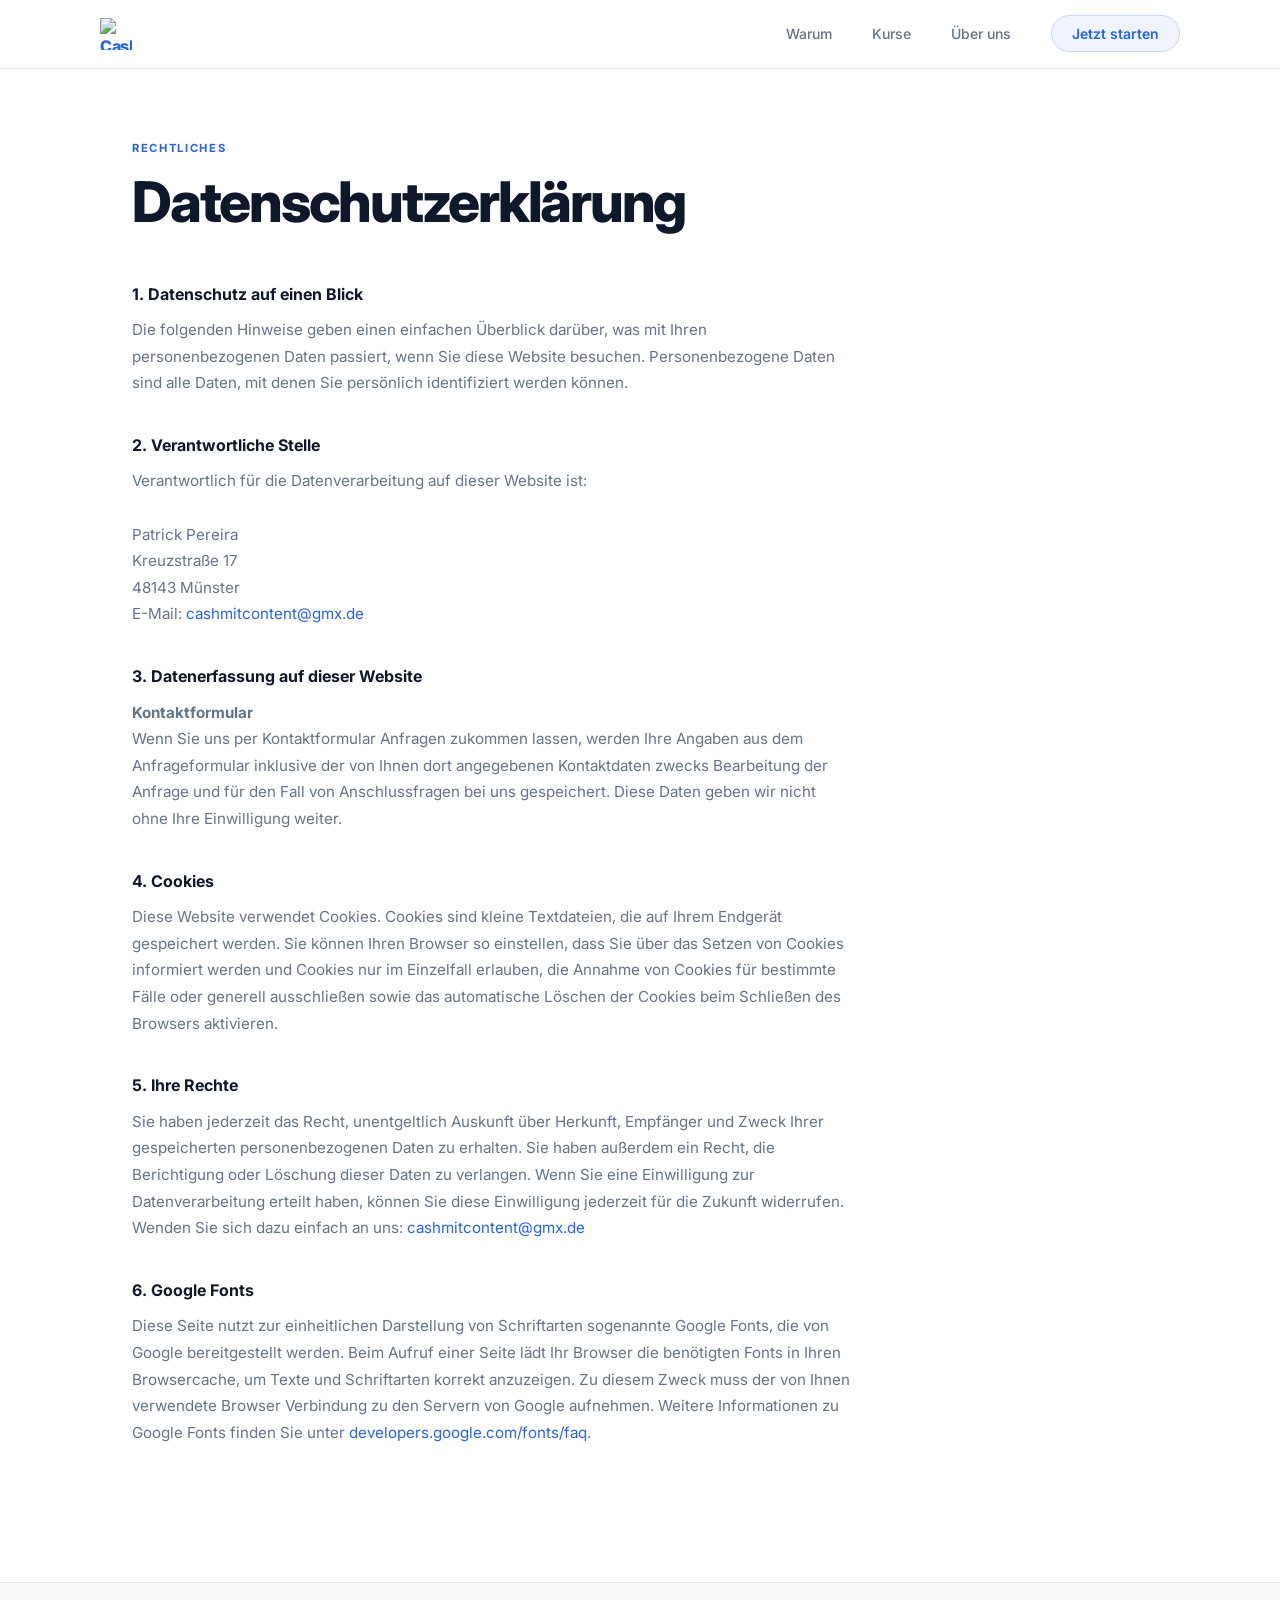
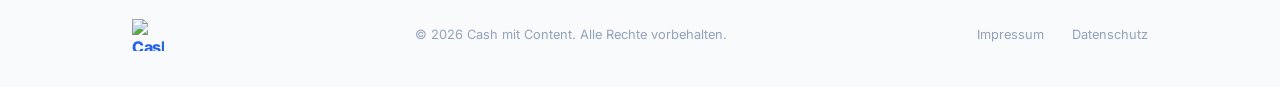
==== datenschutz.html @ fe2ac2c7 "Add files via upload" ====
<!DOCTYPE html>
<html lang="de">
<head>
  <meta charset="UTF-8" />
  <meta name="viewport" content="width=device-width, initial-scale=1.0" />
  <title>Datenschutz – Cash mit Content</title>
  <link rel="preconnect" href="https://fonts.googleapis.com" />
  <link href="https://fonts.googleapis.com/css2?family=Inter:wght@400;500;600;700;800;900&display=swap" rel="stylesheet" />
  <link rel="stylesheet" href="style.css" />
</head>
<body>

  <!-- NAVIGATION -->
  <nav class="nav">
    <div class="container nav-inner">
      <a href="index.html" class="logo"><img src="cmclogo.png" alt="Cash mit Content" class="logo-img" /></a>
      <ul class="nav-links" id="navLinks">
        <li><a href="index.html#warum">Warum</a></li>
        <li><a href="index.html#kurse">Kurse</a></li>
        <li><a href="index.html#ueber-mich">Über uns</a></li>
        <li><a href="kontakt.html" class="btn-nav">Jetzt starten</a></li>
      </ul>
      <button class="hamburger" id="hamburger" onclick="toggleMenu()" aria-label="Menü öffnen">
        <span></span><span></span><span></span>
      </button>
    </div>
  </nav>

  <!-- INHALT -->
  <section class="subpage">
    <div class="container subpage-inner">
      <div class="section-label">Rechtliches</div>
      <h1>Datenschutzerklärung</h1>

      <div class="legal-block">
        <h3>1. Datenschutz auf einen Blick</h3>
        <p>Die folgenden Hinweise geben einen einfachen Überblick darüber, was mit Ihren personenbezogenen Daten passiert, wenn Sie diese Website besuchen. Personenbezogene Daten sind alle Daten, mit denen Sie persönlich identifiziert werden können.</p>
      </div>

      <div class="legal-block">
        <h3>2. Verantwortliche Stelle</h3>
        <p>Verantwortlich für die Datenverarbeitung auf dieser Website ist:<br /><br />
        Patrick Pereira<br />
        Kreuzstraße 17<br />
        48143 Münster<br />
        E-Mail: <a href="mailto:cashmitcontent@gmx.de">cashmitcontent@gmx.de</a></p>
      </div>

      <div class="legal-block">
        <h3>3. Datenerfassung auf dieser Website</h3>
        <p><strong>Kontaktformular</strong><br />
        Wenn Sie uns per Kontaktformular Anfragen zukommen lassen, werden Ihre Angaben aus dem Anfrageformular inklusive der von Ihnen dort angegebenen Kontaktdaten zwecks Bearbeitung der Anfrage und für den Fall von Anschlussfragen bei uns gespeichert. Diese Daten geben wir nicht ohne Ihre Einwilligung weiter.</p>
      </div>

      <div class="legal-block">
        <h3>4. Cookies</h3>
        <p>Diese Website verwendet Cookies. Cookies sind kleine Textdateien, die auf Ihrem Endgerät gespeichert werden. Sie können Ihren Browser so einstellen, dass Sie über das Setzen von Cookies informiert werden und Cookies nur im Einzelfall erlauben, die Annahme von Cookies für bestimmte Fälle oder generell ausschließen sowie das automatische Löschen der Cookies beim Schließen des Browsers aktivieren.</p>
      </div>

      <div class="legal-block">
        <h3>5. Ihre Rechte</h3>
        <p>Sie haben jederzeit das Recht, unentgeltlich Auskunft über Herkunft, Empfänger und Zweck Ihrer gespeicherten personenbezogenen Daten zu erhalten. Sie haben außerdem ein Recht, die Berichtigung oder Löschung dieser Daten zu verlangen. Wenn Sie eine Einwilligung zur Datenverarbeitung erteilt haben, können Sie diese Einwilligung jederzeit für die Zukunft widerrufen. Wenden Sie sich dazu einfach an uns: <a href="mailto:cashmitcontent@gmx.de">cashmitcontent@gmx.de</a></p>
      </div>

      <div class="legal-block">
        <h3>6. Google Fonts</h3>
        <p>Diese Seite nutzt zur einheitlichen Darstellung von Schriftarten sogenannte Google Fonts, die von Google bereitgestellt werden. Beim Aufruf einer Seite lädt Ihr Browser die benötigten Fonts in Ihren Browsercache, um Texte und Schriftarten korrekt anzuzeigen. Zu diesem Zweck muss der von Ihnen verwendete Browser Verbindung zu den Servern von Google aufnehmen. Weitere Informationen zu Google Fonts finden Sie unter <a href="https://developers.google.com/fonts/faq" target="_blank">developers.google.com/fonts/faq</a>.</p>
      </div>
    </div>
  </section>

  <!-- FOOTER -->
  <footer class="footer">
    <div class="container footer-inner">
      <div class="logo"><img src="cmclogo.png" alt="Cash mit Content" class="logo-img" /></div>
      <p>© 2026 Cash mit Content. Alle Rechte vorbehalten.</p>
      <div class="footer-links">
        <a href="impressum.html">Impressum</a>
        <a href="datenschutz.html">Datenschutz</a>
      </div>
    </div>
  </footer>

  <script src="main.js"></script>
</body>
</html>
---- style.css ----
*, *::before, *::after { box-sizing: border-box; margin: 0; padding: 0; }

:root {
  --blue: #2563eb;
  --blue-light: #3b82f6;
  --blue-dark: #1d4ed8;
  --blue-glow: rgba(37, 99, 235, 0.07);
  --bg: #ffffff;
  --bg2: #f8fafc;
  --bg3: #f1f5f9;
  --border: rgba(0,0,0,0.08);
  --border-hover: rgba(37,99,235,0.3);
  --text: #0f172a;
  --text-muted: #94a3b8;
  --text-mid: #64748b;
  --radius-sm: 10px;
  --radius: 18px;
  --radius-lg: 28px;
}

html { scroll-behavior: smooth; }

body {
  font-family: 'Inter', sans-serif;
  background: var(--bg);
  color: var(--text);
  line-height: 1.6;
  -webkit-font-smoothing: antialiased;
}

.container {
  max-width: 1080px;
  margin: 0 auto;
  padding: 0 32px;
}

/* ── NAV ─────────────────────────────────── */
.nav {
  position: fixed;
  top: 0; left: 0; right: 0;
  z-index: 100;
  background: rgba(255,255,255,0.85);
  backdrop-filter: blur(16px);
  -webkit-backdrop-filter: blur(16px);
  padding: 0 32px;
  border-bottom: 1px solid var(--border);
}

.nav-inner {
  max-width: 1080px;
  margin: 0 auto;
  display: flex;
  align-items: center;
  justify-content: space-between;
  padding: 18px 0;
}

.logo {
  font-size: 1rem;
  font-weight: 800;
  color: var(--blue);
  letter-spacing: -0.02em;
  display: flex;
  align-items: center;
  gap: 10px;
}

.logo-img {
  width: 32px;
  height: 32px;
  object-fit: contain;
}

.nav-links {
  list-style: none;
  display: flex;
  gap: 40px;
  align-items: center;
}

.nav-links a {
  color: var(--text-mid);
  text-decoration: none;
  font-size: 0.875rem;
  font-weight: 500;
  transition: color 0.2s;
}

.nav-links a:hover { color: var(--text); }

.btn-nav {
  color: var(--blue) !important;
  background: rgba(37,99,235,0.07) !important;
  border: 1px solid rgba(37,99,235,0.2) !important;
  padding: 9px 20px;
  border-radius: 50px;
  font-size: 0.875rem !important;
  font-weight: 600 !important;
  transition: background 0.2s, border-color 0.2s !important;
}

.btn-nav:hover {
  background: rgba(37,99,235,0.12) !important;
  border-color: var(--blue) !important;
}

/* ── HERO ────────────────────────────────── */
.hero {
  min-height: 100vh;
  display: flex;
  align-items: center;
  padding: 120px 0 80px;
  position: relative;
  overflow: hidden;
  background: var(--bg);
}

.hero::before {
  content: '';
  position: absolute;
  top: -100px; left: 50%;
  transform: translateX(-50%);
  width: 900px; height: 700px;
  background: radial-gradient(ellipse, rgba(37,99,235,0.06) 0%, transparent 65%);
  pointer-events: none;
}

.hero-inner {
  text-align: center;
  position: relative;
}

.badge {
  display: inline-flex;
  align-items: center;
  gap: 8px;
  background: rgba(37,99,235,0.07);
  color: var(--blue);
  border: 1px solid rgba(37,99,235,0.15);
  padding: 7px 18px;
  border-radius: 50px;
  font-size: 0.75rem;
  font-weight: 700;
  letter-spacing: 0.08em;
  text-transform: uppercase;
  margin-bottom: 36px;
}

.badge::before {
  content: '';
  width: 6px; height: 6px;
  background: var(--blue);
  border-radius: 50%;
  box-shadow: 0 0 8px var(--blue-light);
}

.hero h1 {
  font-size: clamp(3rem, 7vw, 5.5rem);
  font-weight: 800;
  line-height: 1.05;
  letter-spacing: -0.04em;
  margin-bottom: 28px;
  color: var(--text);
}

.highlight {
  background: linear-gradient(135deg, var(--blue) 0%, var(--blue-light) 100%);
  -webkit-background-clip: text;
  -webkit-text-fill-color: transparent;
  background-clip: text;
}

.hero-sub {
  font-size: 1.1rem;
  color: var(--text-muted);
  max-width: 520px;
  margin: 0 auto 48px;
  line-height: 1.75;
  font-weight: 400;
}

.hero-actions {
  display: flex;
  gap: 12px;
  justify-content: center;
  flex-wrap: wrap;
  margin-bottom: 80px;
}

.btn-primary {
  display: inline-flex;
  align-items: center;
  gap: 8px;
  background: var(--blue);
  color: #fff;
  padding: 13px 28px;
  border-radius: 50px;
  font-weight: 700;
  font-size: 0.9rem;
  text-decoration: none;
  letter-spacing: 0.01em;
  transition: background 0.2s, transform 0.15s;
  border: none;
  cursor: pointer;
}

.btn-primary:hover { background: var(--blue-dark); transform: translateY(-1px); }
.btn-large { padding: 15px 36px; font-size: 0.95rem; }

.btn-ghost {
  display: inline-flex;
  align-items: center;
  gap: 8px;
  background: transparent;
  color: var(--text-mid);
  padding: 13px 28px;
  border-radius: 50px;
  font-weight: 500;
  font-size: 0.9rem;
  text-decoration: none;
  border: 1px solid var(--border);
  transition: border-color 0.2s, color 0.2s;
}

.btn-ghost:hover { border-color: rgba(0,0,0,0.2); color: var(--text); }

/* Stats row */
.hero-stats {
  display: flex;
  justify-content: center;
  gap: 1px;
  background: var(--border);
  border: 1px solid var(--border);
  border-radius: var(--radius);
  overflow: hidden;
  max-width: 480px;
  margin: 0 auto;
}

.stat {
  flex: 1;
  padding: 20px 16px;
  background: var(--bg);
  text-align: center;
}

.stat strong {
  display: block;
  font-size: 1.5rem;
  font-weight: 800;
  color: var(--blue);
  letter-spacing: -0.03em;
  line-height: 1;
  margin-bottom: 4px;
}

.stat span {
  font-size: 0.75rem;
  color: var(--text-muted);
  font-weight: 500;
  letter-spacing: 0.02em;
}

/* ── SECTION SHARED ─────────────────────── */
.section-label {
  font-size: 0.7rem;
  font-weight: 700;
  color: var(--blue);
  letter-spacing: 0.15em;
  text-transform: uppercase;
  margin-bottom: 14px;
}

.section-sub {
  color: var(--text-muted);
  max-width: 540px;
  font-size: 1rem;
  margin-bottom: 64px;
  line-height: 1.75;
}

/* ── WARUM ───────────────────────────────── */
.warum {
  padding: 120px 0;
  background: var(--bg2);
  border-top: 1px solid var(--border);
}

.warum h2, .kurse h2 {
  font-size: clamp(1.9rem, 4vw, 2.8rem);
  font-weight: 800;
  letter-spacing: -0.04em;
  color: var(--text);
  margin-bottom: 16px;
  line-height: 1.15;
}

.cards {
  display: grid;
  grid-template-columns: repeat(2, 1fr);
  gap: 1px;
  background: var(--border);
  border: 1px solid var(--border);
  border-radius: var(--radius-lg);
  overflow: hidden;
}

.card {
  background: var(--bg2);
  padding: 40px 36px;
  transition: background 0.25s;
  position: relative;
}

.card::after {
  content: '';
  position: absolute;
  inset: 0;
  background: var(--blue-glow);
  opacity: 0;
  transition: opacity 0.25s;
  pointer-events: none;
}

.card:hover { background: #fff; }
.card:hover::after { opacity: 1; }

.card-icon {
  font-size: 1.5rem;
  margin-bottom: 20px;
  display: block;
}

.card h3 {
  font-size: 1.05rem;
  font-weight: 700;
  color: var(--text);
  margin-bottom: 10px;
  letter-spacing: -0.02em;
}

.card p { color: var(--text-muted); font-size: 0.9rem; line-height: 1.7; }

/* ── KURSE ───────────────────────────────── */
.kurse {
  padding: 120px 0;
  background: var(--bg);
  border-top: 1px solid var(--border);
}

.kurse-grid {
  display: grid;
  grid-template-columns: repeat(3, 1fr);
  gap: 16px;
}

.kurse-grid-single {
  grid-template-columns: 480px;
}

/* Accordion */
.kurs-card-accordion {
  padding: 0;
  overflow: hidden;
}

.kurs-header {
  display: flex;
  align-items: center;
  justify-content: space-between;
  gap: 16px;
  padding: 32px 28px;
  cursor: pointer;
  user-select: none;
}

.kurs-header h3 { margin-bottom: 6px; }
.kurs-header p { margin: 0; }

.kurs-toggle-icon {
  width: 36px;
  height: 36px;
  border-radius: 50%;
  background: var(--bg3);
  border: 1px solid var(--border);
  display: flex;
  align-items: center;
  justify-content: center;
  color: var(--text-mid);
  flex-shrink: 0;
  transition: background 0.2s, transform 0.3s;
}

.kurs-card-accordion.open .kurs-toggle-icon {
  transform: rotate(180deg);
  background: var(--blue);
  color: #fff;
  border-color: var(--blue);
}

.kurs-details {
  max-height: 0;
  overflow: hidden;
  transition: max-height 0.4s ease;
}

.kurs-card-accordion.open .kurs-details {
  max-height: 400px;
}

.kurs-details-inner {
  padding: 0 28px 28px;
  border-top: 1px solid var(--border);
  padding-top: 24px;
}

.kurs-liste {
  list-style: none;
  display: flex;
  flex-direction: column;
  gap: 14px;
  margin-bottom: 28px;
}

.kurs-liste li {
  display: flex;
  align-items: flex-start;
  gap: 12px;
  font-size: 0.9rem;
  color: var(--text-mid);
  line-height: 1.5;
}

.kurs-liste li span { flex: 1; }

.kurs-card {
  background: var(--bg2);
  border: 1px solid var(--border);
  border-radius: var(--radius);
  padding: 32px 28px 28px;
  display: flex;
  flex-direction: column;
  gap: 10px;
  transition: border-color 0.25s, transform 0.25s, box-shadow 0.25s;
  position: relative;
  overflow: hidden;
}

.kurs-card::before {
  content: '';
  position: absolute;
  top: 0; left: 0; right: 0;
  height: 2px;
  background: linear-gradient(90deg, transparent, var(--blue), transparent);
  opacity: 0;
  transition: opacity 0.3s;
}

.kurs-card:hover {
  border-color: var(--border-hover);
  transform: translateY(-3px);
  box-shadow: 0 12px 40px rgba(37,99,235,0.08);
}

.kurs-card:hover::before { opacity: 1; }
.kurs-card.coming-soon { opacity: 0.65; }

.kurs-tag {
  font-size: 0.7rem;
  font-weight: 700;
  color: var(--blue);
  letter-spacing: 0.12em;
  text-transform: uppercase;
}

.kurs-card h3 {
  font-size: 1.15rem;
  font-weight: 700;
  color: var(--text);
  letter-spacing: -0.02em;
  line-height: 1.3;
}

.kurs-card p { color: var(--text-muted); font-size: 0.875rem; line-height: 1.65; flex: 1; }

.kurs-footer { margin-top: 12px; }

.kurs-badge {
  display: inline-block;
  background: rgba(37,99,235,0.06);
  color: var(--text-mid);
  padding: 5px 13px;
  border-radius: 50px;
  font-size: 0.75rem;
  font-weight: 600;
  border: 1px solid rgba(37,99,235,0.12);
  letter-spacing: 0.03em;
}

/* ── ÜBER MICH ───────────────────────────── */
.ueber-mich {
  padding: 120px 0;
  background: var(--bg2);
  border-top: 1px solid var(--border);
}

.ueber-inner {
  display: grid;
  grid-template-columns: 5fr 7fr;
  gap: 80px;
  align-items: center;
}

.bild-placeholder {
  aspect-ratio: 4/5;
  background: var(--bg3);
  border: 1px solid var(--border);
  border-radius: var(--radius-lg);
  display: flex;
  align-items: center;
  justify-content: center;
  color: var(--text-muted);
  font-size: 0.85rem;
  font-weight: 500;
  letter-spacing: 0.04em;
}

.ueber-text .section-label { margin-bottom: 14px; }

.ueber-text h2 {
  font-size: clamp(1.8rem, 3.5vw, 2.5rem);
  font-weight: 800;
  letter-spacing: -0.04em;
  color: var(--text);
  line-height: 1.15;
  margin-bottom: 24px;
}

.ueber-text p {
  color: var(--text-muted);
  font-size: 0.95rem;
  line-height: 1.75;
  margin-bottom: 16px;
}

.ueber-text .btn-primary { margin-top: 16px; }

/* ── CTA BANNER ──────────────────────────── */
.cta-banner {
  padding: 120px 0;
  background: var(--blue);
  border-top: 1px solid var(--border);
  position: relative;
  overflow: hidden;
}

.cta-banner::before {
  content: '';
  position: absolute;
  top: 50%; left: 50%;
  transform: translate(-50%, -50%);
  width: 700px; height: 500px;
  background: radial-gradient(ellipse, rgba(255,255,255,0.08) 0%, transparent 65%);
  pointer-events: none;
}

.cta-inner { text-align: center; position: relative; }

.cta-inner h2 {
  font-size: clamp(1.9rem, 4vw, 3rem);
  font-weight: 800;
  letter-spacing: -0.04em;
  color: #fff;
  margin-bottom: 16px;
  line-height: 1.1;
}

.cta-inner p {
  color: rgba(255,255,255,0.7);
  margin-bottom: 44px;
  font-size: 1rem;
  line-height: 1.7;
}

.cta-inner .btn-primary {
  background: #fff;
  color: var(--blue);
}

.cta-inner .btn-primary:hover { background: #f0f6ff; }

/* ── KONTAKT ─────────────────────────────── */
.kontakt {
  padding: 120px 0;
  background: var(--bg);
  border-top: 1px solid var(--border);
}

.kontakt h2 {
  font-size: clamp(1.9rem, 4vw, 2.8rem);
  font-weight: 800;
  letter-spacing: -0.04em;
  color: var(--text);
  margin-bottom: 8px;
  line-height: 1.15;
}

.kontakt .section-sub { margin-bottom: 48px; }

.kontakt-form {
  max-width: 560px;
  display: flex;
  flex-direction: column;
  gap: 12px;
}

.form-row {
  display: grid;
  grid-template-columns: 1fr 1fr;
  gap: 12px;
}

.kontakt-form input,
.kontakt-form textarea {
  background: var(--bg2);
  border: 1px solid var(--border);
  border-radius: var(--radius-sm);
  color: var(--text);
  font-family: 'Inter', sans-serif;
  font-size: 0.9rem;
  padding: 14px 18px;
  transition: border-color 0.2s, background 0.2s;
  outline: none;
  resize: vertical;
  width: 100%;
}

.kontakt-form input:focus,
.kontakt-form textarea:focus {
  border-color: var(--blue-light);
  background: var(--bg);
  box-shadow: 0 0 0 3px rgba(37,99,235,0.08);
}

.kontakt-form input::placeholder,
.kontakt-form textarea::placeholder { color: var(--text-muted); }

.kontakt-form .btn-primary { align-self: flex-start; margin-top: 4px; }

/* ── FOOTER ──────────────────────────────── */
.footer {
  padding: 36px 0;
  border-top: 1px solid var(--border);
  background: var(--bg2);
}

.footer-inner {
  display: flex;
  align-items: center;
  justify-content: space-between;
  flex-wrap: wrap;
  gap: 16px;
}

.footer p { color: var(--text-muted); font-size: 0.8rem; }

.footer-links {
  display: flex;
  gap: 28px;
}

.footer-links a {
  color: var(--text-muted);
  text-decoration: none;
  font-size: 0.8rem;
  transition: color 0.2s;
}

.footer-links a:hover { color: var(--text); }

/* ── SUBPAGES ────────────────────────────── */
.subpage {
  padding: 140px 0 100px;
  min-height: 100vh;
}

.subpage-inner h1 {
  font-size: clamp(2.2rem, 5vw, 3.5rem);
  font-weight: 800;
  letter-spacing: -0.04em;
  color: var(--text);
  margin-bottom: 48px;
  line-height: 1.1;
}

.legal-block {
  margin-bottom: 36px;
  max-width: 720px;
}

.legal-block h3 {
  font-size: 1rem;
  font-weight: 700;
  color: var(--text);
  margin-bottom: 10px;
}

.legal-block p {
  color: var(--text-mid);
  font-size: 0.95rem;
  line-height: 1.75;
}

.legal-block a {
  color: var(--blue);
  text-decoration: none;
}

.legal-block a:hover { text-decoration: underline; }

/* Kontakt Seite */
.kontakt-page {
  display: grid;
  grid-template-columns: 1fr 1fr;
  gap: 80px;
  align-items: start;
}

.kontakt-page-left h1 {
  font-size: clamp(2rem, 4vw, 3rem);
  font-weight: 800;
  letter-spacing: -0.04em;
  color: var(--text);
  margin-bottom: 20px;
  line-height: 1.1;
}

.kontakt-page-left p {
  color: var(--text-muted);
  font-size: 1rem;
  line-height: 1.75;
  margin-bottom: 40px;
}

.kontakt-infos {
  display: flex;
  flex-direction: column;
  gap: 24px;
}

.kontakt-info-item {
  display: flex;
  align-items: flex-start;
  gap: 16px;
}

.kontakt-info-icon {
  font-size: 1.2rem;
  width: 40px;
  height: 40px;
  background: var(--bg2);
  border: 1px solid var(--border);
  border-radius: 10px;
  display: flex;
  align-items: center;
  justify-content: center;
  flex-shrink: 0;
}

.kontakt-info-item strong {
  display: block;
  font-size: 0.8rem;
  font-weight: 700;
  color: var(--text);
  margin-bottom: 2px;
}

.kontakt-info-item a,
.kontakt-info-item span {
  font-size: 0.875rem;
  color: var(--text-muted);
  text-decoration: none;
}

.kontakt-info-item a:hover { color: var(--blue); }

.kontakt-form-lg {
  background: var(--bg2);
  border: 1px solid var(--border);
  border-radius: var(--radius-lg);
  padding: 36px 32px;
}

@media (max-width: 768px) {
  .kontakt-page { grid-template-columns: 1fr; gap: 48px; }
  .subpage { padding: 100px 0 60px; }
}

/* ── FAQ ─────────────────────────────────── */
.faq {
  padding: 120px 0;
  background: var(--bg);
  border-top: 1px solid var(--border);
}

.faq h2 {
  font-size: clamp(1.9rem, 4vw, 2.8rem);
  font-weight: 800;
  letter-spacing: -0.04em;
  color: var(--text);
  margin-bottom: 16px;
  line-height: 1.15;
}

.faq-list {
  max-width: 680px;
  display: flex;
  flex-direction: column;
  gap: 0;
  border: 1px solid var(--border);
  border-radius: var(--radius-lg);
  overflow: hidden;
}

.faq-item {
  border-bottom: 1px solid var(--border);
}

.faq-item:last-child { border-bottom: none; }

.faq-question {
  width: 100%;
  display: flex;
  align-items: center;
  justify-content: space-between;
  gap: 16px;
  padding: 22px 28px;
  background: var(--bg);
  border: none;
  cursor: pointer;
  font-family: 'Inter', sans-serif;
  font-size: 0.95rem;
  font-weight: 600;
  color: var(--text);
  text-align: left;
  transition: background 0.2s;
}

.faq-question:hover { background: var(--bg2); }

.faq-icon {
  width: 32px;
  height: 32px;
  border-radius: 50%;
  background: var(--bg3);
  border: 1px solid var(--border);
  display: flex;
  align-items: center;
  justify-content: center;
  color: var(--text-mid);
  flex-shrink: 0;
  transition: transform 0.3s, background 0.2s, color 0.2s;
}

.faq-item.open .faq-icon {
  transform: rotate(180deg);
  background: var(--blue);
  color: #fff;
  border-color: var(--blue);
}

.faq-item.open .faq-question { background: var(--bg2); }

.faq-answer {
  max-height: 0;
  overflow: hidden;
  transition: max-height 0.35s ease;
}

.faq-item.open .faq-answer { max-height: 200px; }

.faq-answer p {
  padding: 0 28px 22px;
  color: var(--text-muted);
  font-size: 0.9rem;
  line-height: 1.75;
}

/* ── SCROLL ANIMATIONS ───────────────────── */
.fade-in {
  opacity: 0;
  transform: translateY(20px);
  animation: fadeUp 0.7s ease forwards;
}
.delay-1 { animation-delay: 0.1s; }
.delay-2 { animation-delay: 0.2s; }
.delay-3 { animation-delay: 0.35s; }
.delay-4 { animation-delay: 0.5s; }

@keyframes fadeUp {
  to { opacity: 1; transform: translateY(0); }
}

.reveal {
  opacity: 0;
  transform: translateY(32px);
  transition: opacity 0.65s ease, transform 0.65s ease;
}

.reveal.visible {
  opacity: 1;
  transform: translateY(0);
}

/* ── ZAHLEN BANNER ───────────────────────── */
.zahlen-banner {
  padding: 48px 0;
  background: var(--bg2);
  border-top: 1px solid var(--border);
  border-bottom: 1px solid var(--border);
}

.zahlen-inner {
  display: flex;
  align-items: center;
  justify-content: center;
  gap: 0;
  flex-wrap: wrap;
}

.zahl {
  flex: 1;
  min-width: 160px;
  text-align: center;
  padding: 16px 24px;
}

.zahl strong {
  display: block;
  font-size: 2rem;
  font-weight: 800;
  color: var(--blue);
  letter-spacing: -0.04em;
  line-height: 1;
  margin-bottom: 6px;
}

.zahl span {
  font-size: 0.8rem;
  color: var(--text-muted);
  font-weight: 500;
}

.zahl-divider {
  width: 1px;
  height: 48px;
  background: var(--border);
  flex-shrink: 0;
}

/* ── WIE ES FUNKTIONIERT ─────────────────── */
.wie-es-funktioniert {
  padding: 120px 0;
  background: var(--bg);
  border-top: 1px solid var(--border);
}

.wie-es-funktioniert h2 {
  font-size: clamp(1.9rem, 4vw, 2.8rem);
  font-weight: 800;
  letter-spacing: -0.04em;
  color: var(--text);
  margin-bottom: 16px;
  line-height: 1.15;
}

.schritte {
  display: flex;
  align-items: flex-start;
  gap: 16px;
}

.schritt {
  flex: 1;
  background: var(--bg2);
  border: 1px solid var(--border);
  border-radius: var(--radius);
  padding: 36px 28px;
  transition: border-color 0.25s, transform 0.25s;
}

.schritt:hover { border-color: var(--border-hover); transform: translateY(-3px); }

.schritt-nummer {
  font-size: 2.5rem;
  font-weight: 900;
  color: var(--blue);
  opacity: 0.15;
  letter-spacing: -0.05em;
  line-height: 1;
  margin-bottom: 16px;
}

.schritt-content h3 {
  font-size: 1.1rem;
  font-weight: 700;
  color: var(--text);
  margin-bottom: 10px;
  letter-spacing: -0.02em;
}

.schritt-content p {
  color: var(--text-muted);
  font-size: 0.9rem;
  line-height: 1.7;
}

.schritt-arrow {
  font-size: 1.5rem;
  color: var(--text-muted);
  padding-top: 48px;
  flex-shrink: 0;
}

/* ── TESTIMONIALS ────────────────────────── */
.testimonials {
  padding: 120px 0;
  background: var(--bg2);
  border-top: 1px solid var(--border);
}

.testimonials h2 {
  font-size: clamp(1.9rem, 4vw, 2.8rem);
  font-weight: 800;
  letter-spacing: -0.04em;
  color: var(--text);
  margin-bottom: 16px;
  line-height: 1.15;
}

.testimonials-grid {
  display: grid;
  grid-template-columns: repeat(3, 1fr);
  gap: 20px;
}

.testimonial-card {
  background: var(--bg);
  border: 1px solid var(--border);
  border-radius: var(--radius);
  padding: 32px 28px;
  display: flex;
  flex-direction: column;
  gap: 16px;
  transition: border-color 0.25s, transform 0.25s, box-shadow 0.25s;
}

.testimonial-card:hover {
  border-color: var(--border-hover);
  transform: translateY(-3px);
  box-shadow: 0 12px 40px rgba(37,99,235,0.07);
}

.testimonial-stars {
  color: var(--blue);
  font-size: 0.9rem;
  letter-spacing: 2px;
}

.testimonial-text {
  color: var(--text-mid);
  font-size: 0.925rem;
  line-height: 1.7;
  flex: 1;
  font-style: italic;
}

.testimonial-author {
  display: flex;
  align-items: center;
  gap: 12px;
}

.author-avatar {
  width: 40px;
  height: 40px;
  border-radius: 50%;
  background: linear-gradient(135deg, var(--blue), var(--blue-light));
  display: flex;
  align-items: center;
  justify-content: center;
  font-size: 0.75rem;
  font-weight: 700;
  color: #fff;
  flex-shrink: 0;
}

.testimonial-author strong {
  display: block;
  font-size: 0.875rem;
  font-weight: 700;
  color: var(--text);
}

.testimonial-author span {
  font-size: 0.775rem;
  color: var(--text-muted);
}

/* ── HAMBURGER ───────────────────────────── */
.hamburger {
  display: none;
  flex-direction: column;
  justify-content: center;
  gap: 5px;
  background: none;
  border: none;
  cursor: pointer;
  padding: 4px;
  width: 32px;
  height: 32px;
}

.hamburger span {
  display: block;
  width: 22px;
  height: 2px;
  background: var(--text);
  border-radius: 2px;
  transition: transform 0.3s, opacity 0.3s;
  transform-origin: center;
}

.hamburger.active span:nth-child(1) { transform: translateY(7px) rotate(45deg); }
.hamburger.active span:nth-child(2) { opacity: 0; }
.hamburger.active span:nth-child(3) { transform: translateY(-7px) rotate(-45deg); }

/* ── COOKIE BANNER ───────────────────────── */
.cookie-banner {
  position: fixed;
  bottom: 24px;
  left: 50%;
  transform: translateX(-50%) translateY(120px);
  z-index: 200;
  background: var(--text);
  color: var(--bg);
  border-radius: var(--radius);
  padding: 18px 24px;
  width: calc(100% - 48px);
  max-width: 560px;
  box-shadow: 0 8px 40px rgba(0,0,0,0.15);
  transition: transform 0.4s cubic-bezier(0.34, 1.56, 0.64, 1), opacity 0.4s;
  opacity: 0;
}

.cookie-banner.show {
  transform: translateX(-50%) translateY(0);
  opacity: 1;
}

.cookie-banner.hide {
  transform: translateX(-50%) translateY(120px);
  opacity: 0;
}

.cookie-content {
  display: flex;
  align-items: center;
  justify-content: space-between;
  gap: 20px;
  flex-wrap: wrap;
}

.cookie-content p {
  font-size: 0.875rem;
  color: rgba(255,255,255,0.85);
  flex: 1;
  min-width: 200px;
}

.cookie-content a {
  color: var(--blue-light);
  text-decoration: underline;
}

.cookie-actions {
  display: flex;
  gap: 8px;
  flex-shrink: 0;
}

.btn-cookie-decline {
  padding: 8px 18px;
  border-radius: 50px;
  border: 1px solid rgba(255,255,255,0.2);
  background: transparent;
  color: rgba(255,255,255,0.7);
  font-size: 0.8rem;
  font-weight: 600;
  cursor: pointer;
  font-family: 'Inter', sans-serif;
  transition: border-color 0.2s;
}

.btn-cookie-decline:hover { border-color: rgba(255,255,255,0.5); }

.btn-cookie-accept {
  padding: 8px 18px;
  border-radius: 50px;
  border: none;
  background: var(--blue);
  color: #fff;
  font-size: 0.8rem;
  font-weight: 700;
  cursor: pointer;
  font-family: 'Inter', sans-serif;
  transition: background 0.2s;
}

.btn-cookie-accept:hover { background: var(--blue-dark); }

/* ── RESPONSIVE ──────────────────────────── */
@media (max-width: 768px) {
  /* Nav */
  .nav-links {
    display: none;
    position: absolute;
    top: 100%;
    left: 0; right: 0;
    background: rgba(255,255,255,0.97);
    backdrop-filter: blur(16px);
    flex-direction: column;
    padding: 16px 24px 24px;
    gap: 4px;
    border-bottom: 1px solid var(--border);
  }
  .nav-links.open { display: flex; }
  .nav-links li { width: 100%; }
  .nav-links a { display: block; padding: 10px 0; font-size: 1rem; }
  .btn-nav { text-align: center; border-radius: 10px !important; }
  .hamburger { display: flex; }
  .nav { position: fixed; }

  /* Hero */
  .hero { padding: 100px 0 60px; }
  .hero h1 { font-size: 2.5rem; }
  .hero-sub { font-size: 1rem; }
  .hero-actions { flex-direction: column; align-items: center; }
  .hero-actions a { width: 100%; text-align: center; justify-content: center; }
  .hero-stats { max-width: 100%; flex-wrap: wrap; }
  .stat { min-width: 100px; }

  /* Sections */
  .container { padding: 0 20px; }
  .warum, .kurse, .wie-es-funktioniert, .testimonials, .ueber-mich, .cta-banner, .kontakt { padding: 72px 0; }

  /* Cards */
  .cards { grid-template-columns: 1fr; }
  .card { padding: 28px 24px; }

  /* Schritte */
  .schritte { flex-direction: column; gap: 12px; }
  .schritt-arrow { display: none; }
  .schritt { padding: 28px 24px; }

  /* Kurse */
  .kurse-grid { grid-template-columns: 1fr; }
  .kurse-grid-single { grid-template-columns: 1fr; }

  /* Testimonials */
  .testimonials-grid { grid-template-columns: 1fr; }

  /* Über uns */
  .ueber-inner { grid-template-columns: 1fr; gap: 40px; }

  /* CTA */
  .cta-inner h2 { font-size: 1.8rem; }
  .cta-inner .btn-primary { width: 100%; text-align: center; justify-content: center; }

  /* Kontakt */
  .form-row { grid-template-columns: 1fr; }
  .kontakt-form .btn-primary { width: 100%; justify-content: center; }

  /* Zahlen */
  .zahlen-inner { gap: 0; }
  .zahl-divider { display: none; }
  .zahl { min-width: 50%; padding: 16px; }

  /* Footer */
  .footer-inner { flex-direction: column; text-align: center; }
  .footer-links { justify-content: center; }

  /* Cookie */
  .cookie-banner { bottom: 16px; width: calc(100% - 32px); }
  .cookie-content { flex-direction: column; gap: 12px; }
  .cookie-actions { width: 100%; justify-content: stretch; }
  .btn-cookie-decline, .btn-cookie-accept { flex: 1; text-align: center; }

  /* Subpages */
  .subpage { padding: 100px 0 60px; }
  .kontakt-page { grid-template-columns: 1fr; gap: 48px; }
  .kontakt-form-lg { padding: 24px 20px; }
}
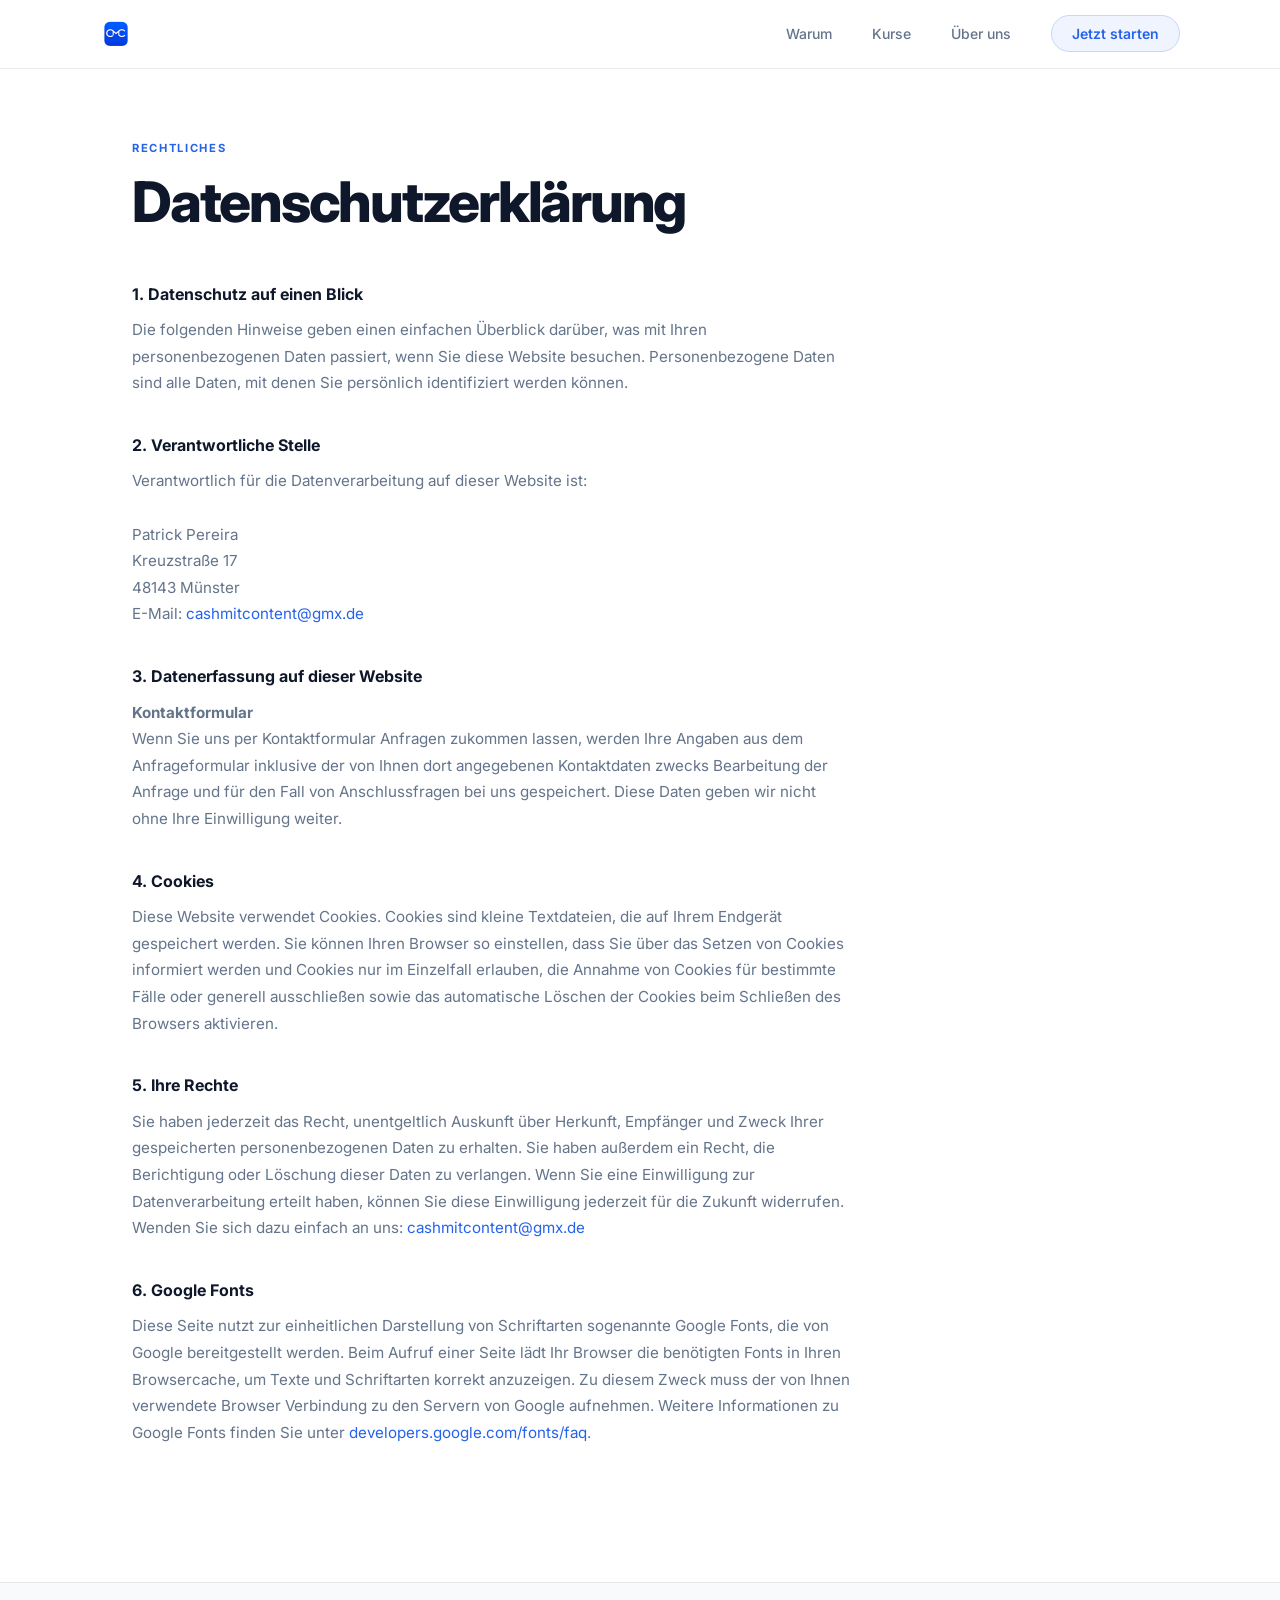
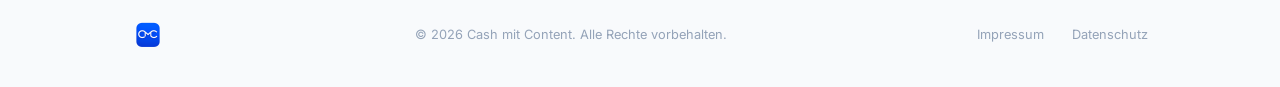
==== commit fb7fccf3: "Neues Logo eingebaut" ====
--- a/datenschutz.html
+++ b/datenschutz.html
@@ -13,7 +13,7 @@
   <!-- NAVIGATION -->
   <nav class="nav">
     <div class="container nav-inner">
-      <a href="index.html" class="logo"><img src="cmclogo.png" alt="Cash mit Content" class="logo-img" /></a>
+      <a href="index.html" class="logo"><img src="cmclogoneu.png" alt="Cash mit Content" class="logo-img" /></a>
       <ul class="nav-links" id="navLinks">
         <li><a href="index.html#warum">Warum</a></li>
         <li><a href="index.html#kurse">Kurse</a></li>
@@ -72,7 +72,7 @@
   <!-- FOOTER -->
   <footer class="footer">
     <div class="container footer-inner">
-      <div class="logo"><img src="cmclogo.png" alt="Cash mit Content" class="logo-img" /></div>
+      <div class="logo"><img src="cmclogoneu.png" alt="Cash mit Content" class="logo-img" /></div>
       <p>© 2026 Cash mit Content. Alle Rechte vorbehalten.</p>
       <div class="footer-links">
         <a href="impressum.html">Impressum</a>
--- a/style.css
+++ b/style.css
@@ -358,6 +358,46 @@
   grid-template-columns: 480px;
 }
 
+.kurse-grid-double {
+  grid-template-columns: repeat(2, 1fr);
+}
+
+/* Kurs Icons */
+.kurs-header-top {
+  display: flex;
+  align-items: center;
+  gap: 12px;
+  margin-bottom: 14px;
+}
+
+.kurs-icon {
+  width: 56px;
+  height: 56px;
+  border-radius: 14px;
+  display: flex;
+  align-items: center;
+  justify-content: center;
+  flex-shrink: 0;
+}
+
+.kurs-icon-starter {
+  background: rgba(37,99,235,0.1);
+  color: var(--blue);
+}
+
+.kurs-icon-scaling {
+  background: rgba(29,46,216,0.1);
+  color: #1d4ed8;
+}
+
+.kurs-starter {
+  border-top: 3px solid var(--blue);
+}
+
+.kurs-scaling {
+  border-top: 3px solid #1d4ed8;
+}
+
 /* Accordion */
 .kurs-card-accordion {
   padding: 0;
@@ -794,6 +834,92 @@
 @media (max-width: 768px) {
   .kontakt-page { grid-template-columns: 1fr; gap: 48px; }
   .subpage { padding: 100px 0 60px; }
+}
+
+/* ── AWARDS SLIDER ───────────────────────── */
+.awards {
+  padding: 120px 0;
+  background: var(--bg2);
+  border-top: 1px solid var(--border);
+}
+
+.awards h2 {
+  font-size: clamp(1.9rem, 4vw, 2.8rem);
+  font-weight: 800;
+  letter-spacing: -0.04em;
+  color: var(--text);
+  margin-bottom: 16px;
+  line-height: 1.15;
+}
+
+.awards-slider-wrapper {
+  position: relative;
+  max-width: 420px;
+  margin: 0 auto;
+  overflow: hidden;
+  border-radius: var(--radius-lg);
+  box-shadow: 0 20px 60px rgba(0,0,0,0.1);
+}
+
+.awards-slider {
+  display: flex;
+  transition: transform 0.4s cubic-bezier(0.4, 0, 0.2, 1);
+}
+
+.award-slide {
+  min-width: 100%;
+}
+
+.award-slide img {
+  width: 100%;
+  display: block;
+  border-radius: var(--radius-lg);
+}
+
+.slider-btn {
+  position: absolute;
+  top: 50%;
+  transform: translateY(-50%);
+  width: 40px;
+  height: 40px;
+  border-radius: 50%;
+  background: rgba(255,255,255,0.9);
+  border: 1px solid var(--border);
+  display: flex;
+  align-items: center;
+  justify-content: center;
+  cursor: pointer;
+  color: var(--text);
+  transition: background 0.2s, transform 0.2s;
+  box-shadow: 0 2px 12px rgba(0,0,0,0.1);
+  z-index: 2;
+}
+
+.slider-btn:hover { background: #fff; transform: translateY(-50%) scale(1.05); }
+.slider-btn-left { left: 12px; }
+.slider-btn-right { right: 12px; }
+
+.slider-dots {
+  position: absolute;
+  bottom: 14px;
+  left: 50%;
+  transform: translateX(-50%);
+  display: flex;
+  gap: 6px;
+}
+
+.dot {
+  width: 7px;
+  height: 7px;
+  border-radius: 50%;
+  background: rgba(255,255,255,0.5);
+  cursor: pointer;
+  transition: background 0.2s, transform 0.2s;
+}
+
+.dot.active {
+  background: #fff;
+  transform: scale(1.3);
 }
 
 /* ── FAQ ─────────────────────────────────── */
@@ -1266,6 +1392,7 @@
   /* Kurse */
   .kurse-grid { grid-template-columns: 1fr; }
   .kurse-grid-single { grid-template-columns: 1fr; }
+  .kurse-grid-double { grid-template-columns: 1fr; }
 
   /* Testimonials */
   .testimonials-grid { grid-template-columns: 1fr; }
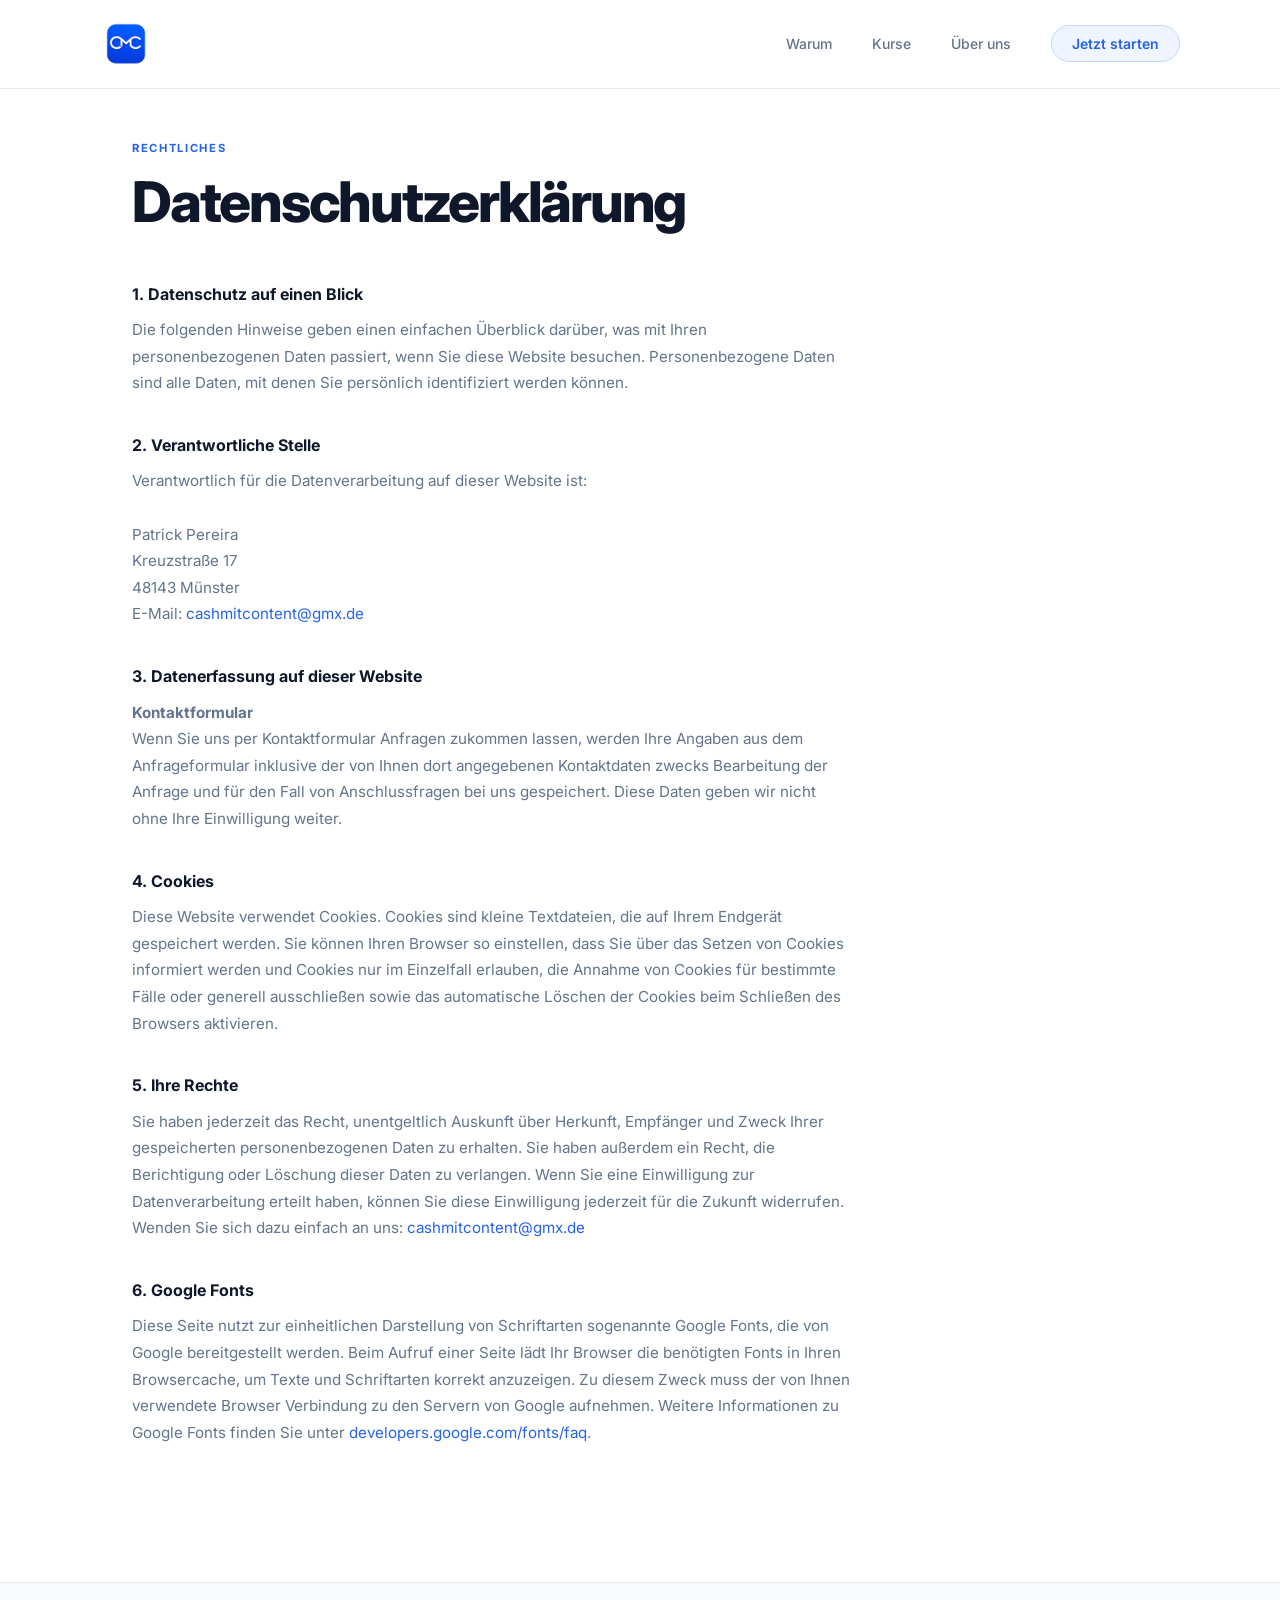
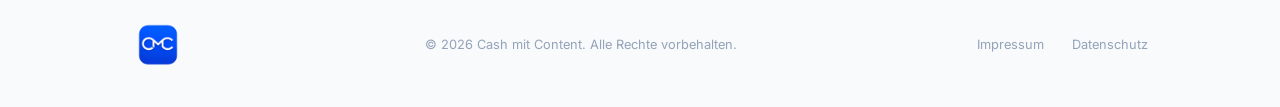
==== commit ccd7f726: "Add favicon to all pages" ====
--- a/datenschutz.html
+++ b/datenschutz.html
@@ -4,6 +4,7 @@
   <meta charset="UTF-8" />
   <meta name="viewport" content="width=device-width, initial-scale=1.0" />
   <title>Datenschutz – Cash mit Content</title>
+  <link rel="icon" href="cmclogoneu.png" type="image/png" />
   <link rel="preconnect" href="https://fonts.googleapis.com" />
   <link href="https://fonts.googleapis.com/css2?family=Inter:wght@400;500;600;700;800;900&display=swap" rel="stylesheet" />
   <link rel="stylesheet" href="style.css" />
--- a/style.css
+++ b/style.css
@@ -66,8 +66,8 @@
 }
 
 .logo-img {
-  width: 32px;
-  height: 32px;
+  width: 52px;
+  height: 52px;
   object-fit: contain;
 }
 
